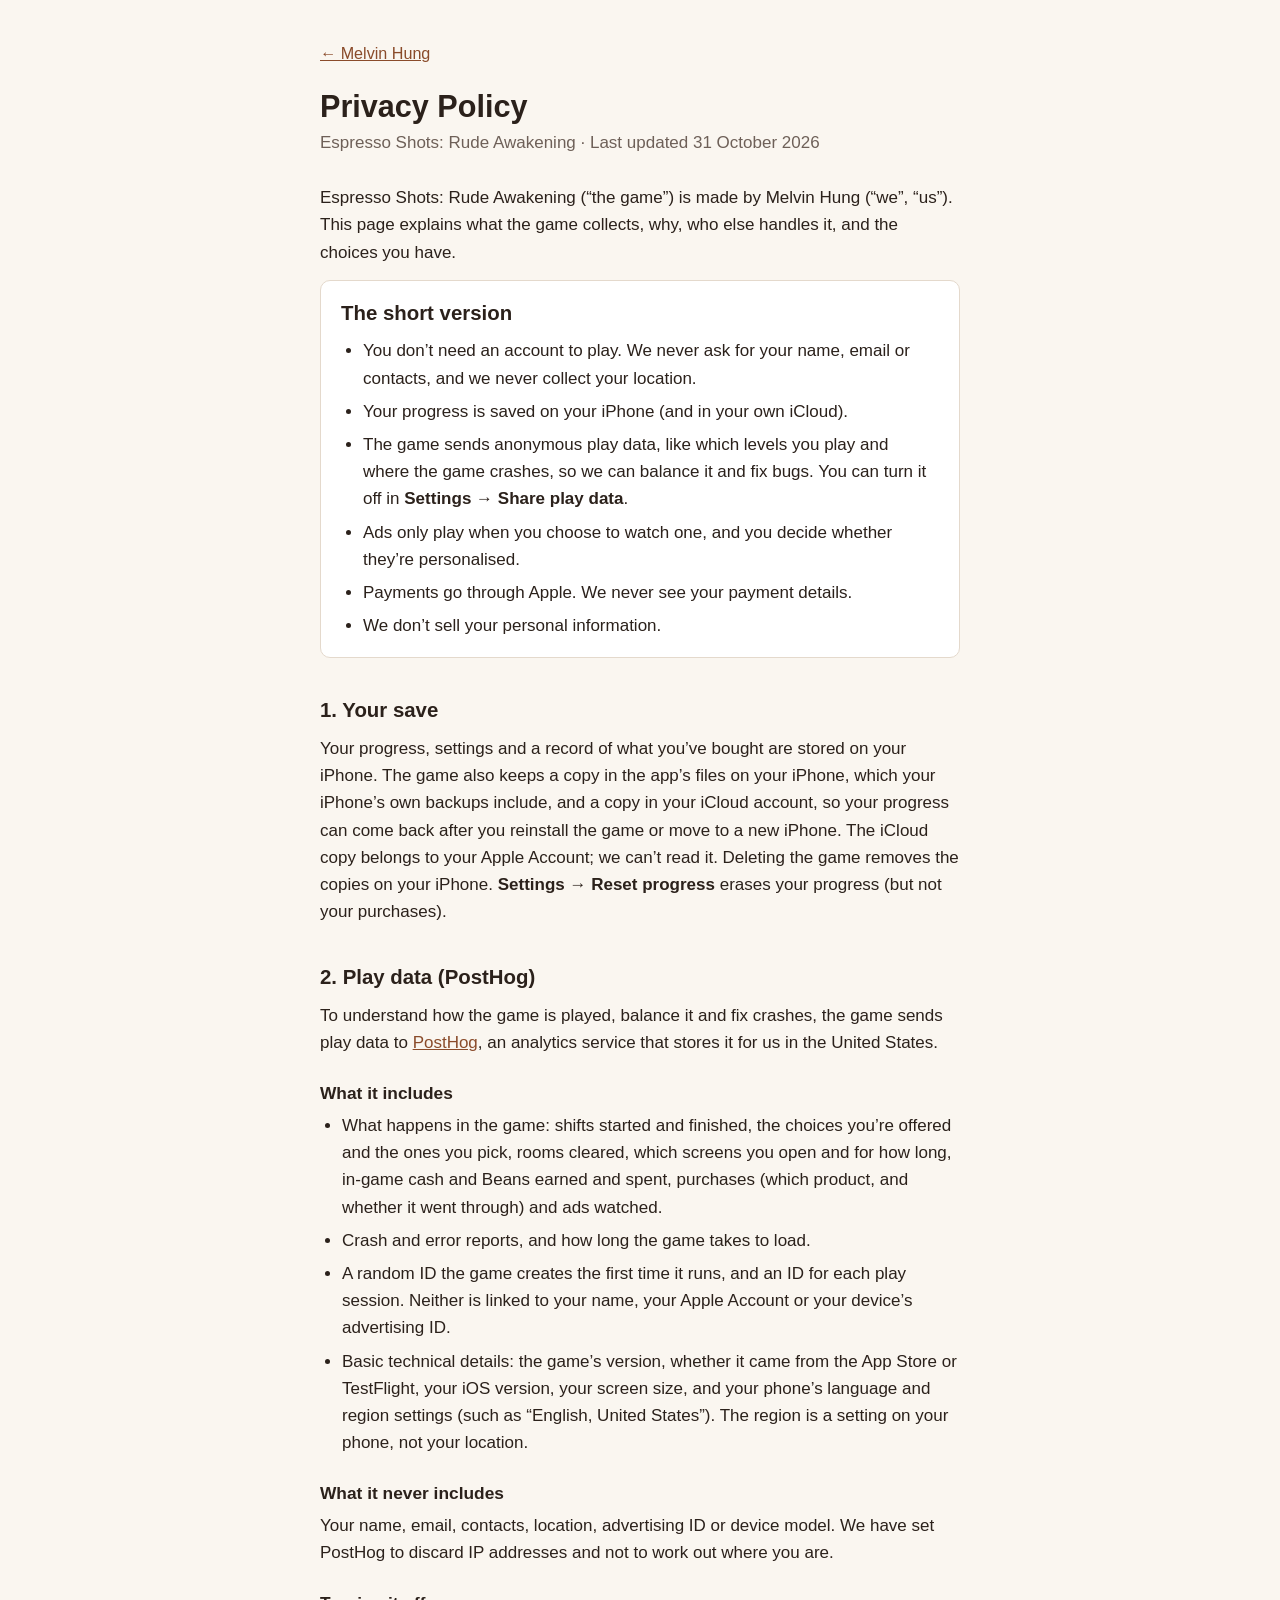
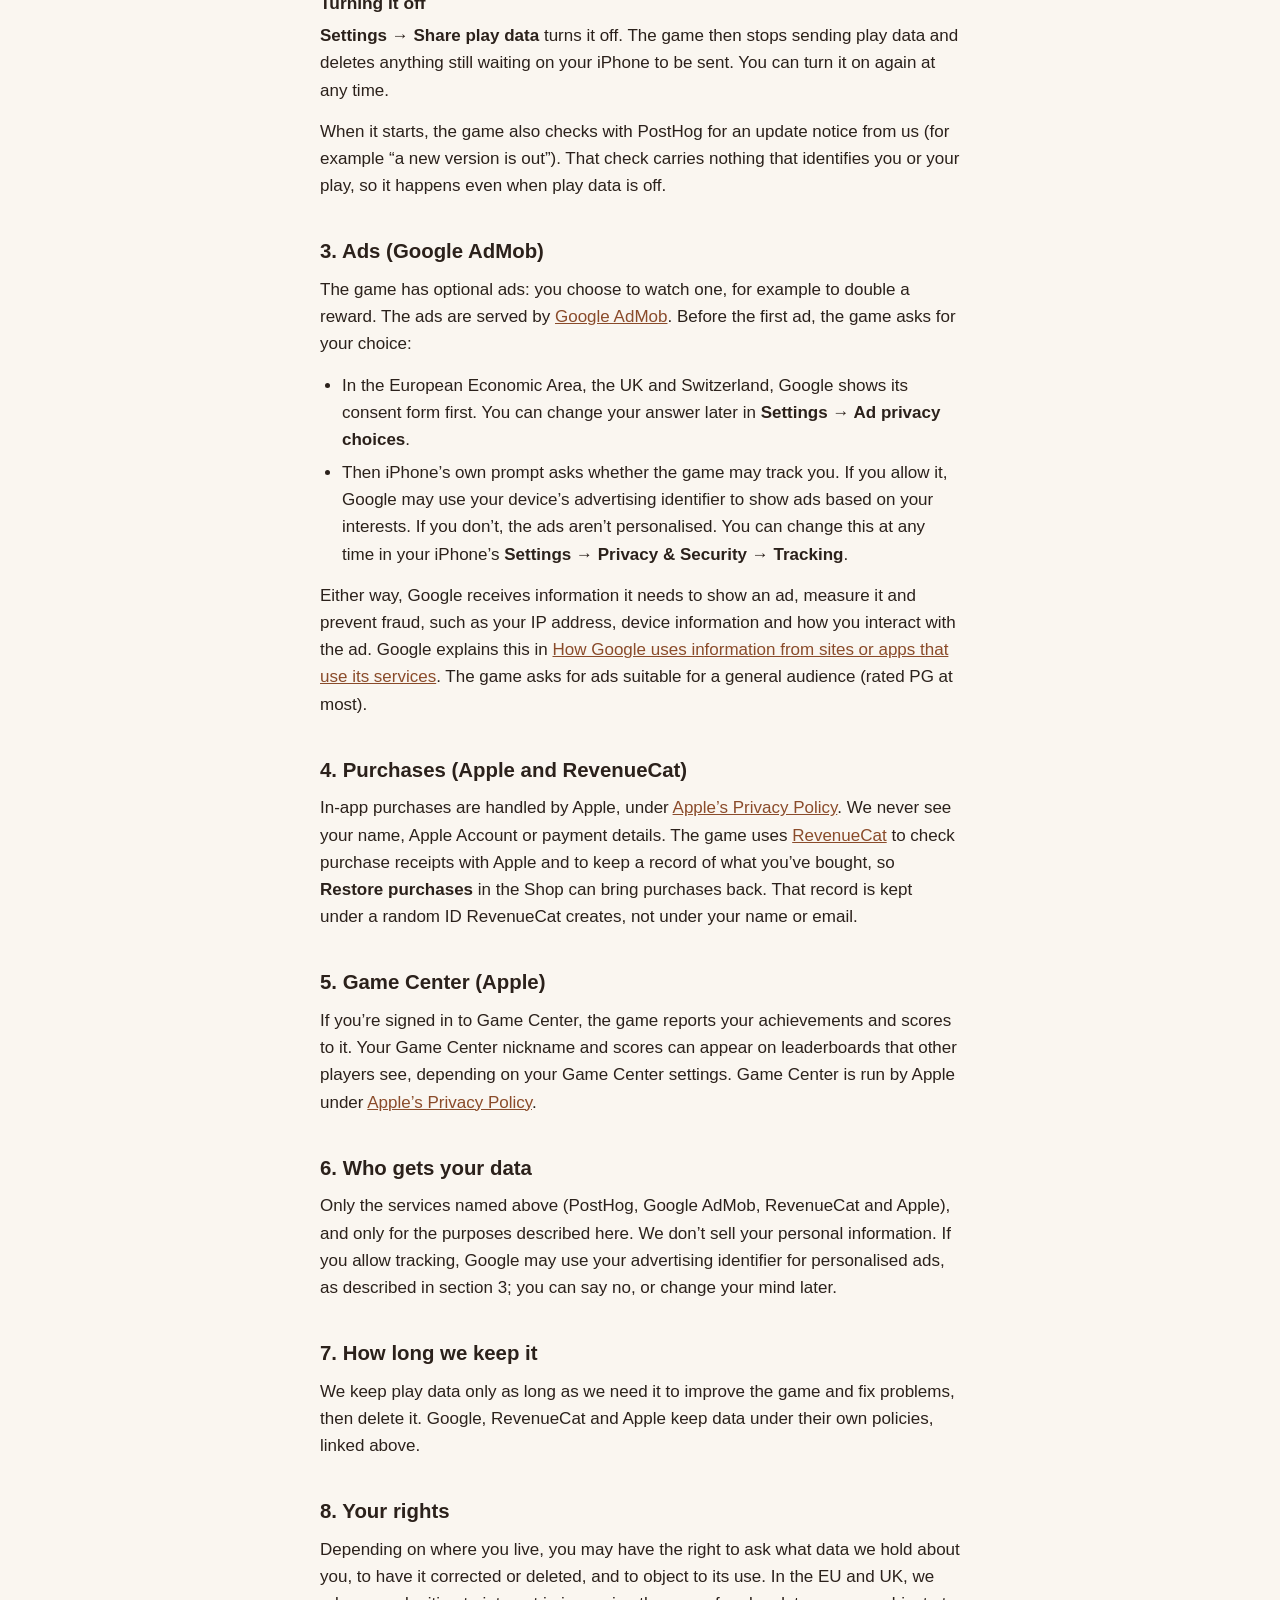
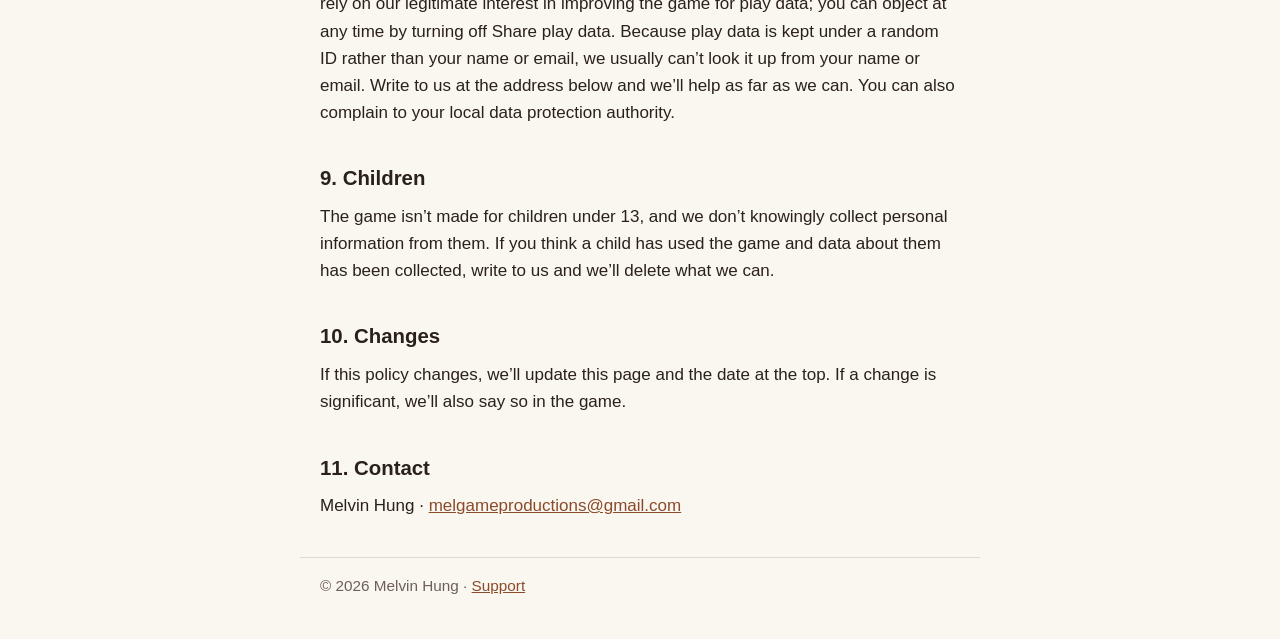
==== espresso-shots/privacy.html @ e0a4cc68 "The developer website: Espresso Shots' privacy policy and support pages, app-ads.txt A quiet site un" ====
<!doctype html>
<html lang="en">
<head>
  <meta charset="utf-8">
  <meta name="viewport" content="width=device-width, initial-scale=1">
  <!-- Quiet until launch: asks search engines not to list this page. Remove at launch. -->
  <meta name="robots" content="noindex">
  <title>Privacy Policy · Espresso Shots: Rude Awakening</title>
  <link rel="stylesheet" href="/style.css">
</head>
<body>
  <main>
    <a class="back" href="/">← Melvin Hung</a>
    <h1>Privacy Policy</h1>
    <p class="sub">Espresso Shots: Rude Awakening · Last updated 31 October 2026</p>

    <p>Espresso Shots: Rude Awakening (“the game”) is made by Melvin Hung (“we”, “us”). This page explains what the game
      collects, why, who else handles it, and the choices you have.</p>

    <div class="box">
      <h2>The short version</h2>
      <ul>
        <li>You don’t need an account to play. We never ask for your name, email or contacts, and we never collect
          your location.</li>
        <li>Your progress is saved on your iPhone (and in your own iCloud).</li>
        <li>The game sends anonymous play data, like which levels you play and where the game crashes, so we can
          balance it and fix bugs. You can turn it off in <strong>Settings → Share play data</strong>.</li>
        <li>Ads only play when you choose to watch one, and you decide whether they’re personalised.</li>
        <li>Payments go through Apple. We never see your payment details.</li>
        <li>We don’t sell your personal information.</li>
      </ul>
    </div>

    <h2>1. Your save</h2>
    <p>Your progress, settings and a record of what you’ve bought are stored on your iPhone. The game also keeps a copy
      in the app’s files on your iPhone, which your iPhone’s own backups include, and a copy in your iCloud account, so
      your progress can come back after you reinstall the game or move to a new iPhone. The iCloud copy belongs to your
      Apple Account; we can’t read it. Deleting the game removes the copies on your iPhone. <strong>Settings → Reset
      progress</strong> erases your progress (but not your purchases).</p>

    <h2>2. Play data (PostHog)</h2>
    <p>To understand how the game is played, balance it and fix crashes, the game sends play data to
      <a href="https://posthog.com/privacy">PostHog</a>, an analytics service that stores it for us in the United
      States.</p>
    <h3>What it includes</h3>
    <ul>
      <li>What happens in the game: shifts started and finished, the choices you’re offered and the ones you pick,
        rooms cleared, which screens you open and for how long, in-game cash and Beans earned and spent, purchases (which
        product, and whether it went through) and ads watched.</li>
      <li>Crash and error reports, and how long the game takes to load.</li>
      <li>A random ID the game creates the first time it runs, and an ID for each play session. Neither is linked to
        your name, your Apple Account or your device’s advertising ID.</li>
      <li>Basic technical details: the game’s version, whether it came from the App Store or TestFlight, your iOS
        version, your screen size, and your phone’s language and region settings (such as “English, United States”).
        The region is a setting on your phone, not your location.</li>
    </ul>
    <h3>What it never includes</h3>
    <p>Your name, email, contacts, location, advertising ID or device model. We have set PostHog to discard IP
      addresses and not to work out where you are.</p>
    <h3>Turning it off</h3>
    <p><strong>Settings → Share play data</strong> turns it off. The game then stops sending play data and deletes
      anything still waiting on your iPhone to be sent. You can turn it on again at any time.</p>
    <p>When it starts, the game also checks with PostHog for an update notice from us (for example “a new version is
      out”). That check carries nothing that identifies you or your play, so it happens even when play data is off.</p>

    <h2>3. Ads (Google AdMob)</h2>
    <p>The game has optional ads: you choose to watch one, for example to double a reward. The ads are served by
      <a href="https://policies.google.com/privacy">Google AdMob</a>. Before the first ad, the game asks for your
      choice:</p>
    <ul>
      <li>In the European Economic Area, the UK and Switzerland, Google shows its consent form first. You can change
        your answer later in <strong>Settings → Ad privacy choices</strong>.</li>
      <li>Then iPhone’s own prompt asks whether the game may track you. If you allow it, Google may use your device’s
        advertising identifier to show ads based on your interests. If you don’t, the ads aren’t personalised. You can
        change this at any time in your iPhone’s <strong>Settings → Privacy &amp; Security → Tracking</strong>.</li>
    </ul>
    <p>Either way, Google receives information it needs to show an ad, measure it and prevent fraud, such as your IP
      address, device information and how you interact with the ad. Google explains this in
      <a href="https://policies.google.com/technologies/partner-sites">How Google uses information from sites or apps
      that use its services</a>. The game asks for ads suitable for a general audience (rated PG at most).</p>

    <h2>4. Purchases (Apple and RevenueCat)</h2>
    <p>In-app purchases are handled by Apple, under <a href="https://www.apple.com/legal/privacy/">Apple’s Privacy
      Policy</a>. We never see your name, Apple Account or payment details. The game uses
      <a href="https://www.revenuecat.com/privacy">RevenueCat</a> to check purchase receipts with Apple and to keep a
      record of what you’ve bought, so <strong>Restore purchases</strong> in the Shop can bring purchases back. That
      record is kept under a random ID RevenueCat creates, not under your name or email.</p>

    <h2>5. Game Center (Apple)</h2>
    <p>If you’re signed in to Game Center, the game reports your achievements and scores to it. Your Game Center
      nickname and scores can appear on leaderboards that other players see, depending on your Game Center settings.
      Game Center is run by Apple under <a href="https://www.apple.com/legal/privacy/">Apple’s Privacy Policy</a>.</p>

    <h2>6. Who gets your data</h2>
    <p>Only the services named above (PostHog, Google AdMob, RevenueCat and Apple), and only for the purposes
      described here. We don’t sell your personal information. If you allow tracking, Google may use your advertising
      identifier for personalised ads, as described in section 3; you can say no, or change your mind later.</p>

    <h2>7. How long we keep it</h2>
    <p>We keep play data only as long as we need it to improve the game and fix problems, then delete it. Google,
      RevenueCat and Apple keep data under their own policies, linked above.</p>

    <h2>8. Your rights</h2>
    <p>Depending on where you live, you may have the right to ask what data we hold about you, to have it corrected
      or deleted, and to object to its use. In the EU and UK, we rely on our legitimate interest in improving the game
      for play data; you can object at any time by turning off Share play data. Because play data is kept under a
      random ID rather than your name or email, we usually can’t look it up from your name or email. Write to us at the
      address below and we’ll help as far as we can. You can also complain to your local data protection authority.</p>

    <h2>9. Children</h2>
    <p>The game isn’t made for children under 13, and we don’t knowingly collect personal information from them. If
      you think a child has used the game and data about them has been collected, write to us and we’ll delete what we
      can.</p>

    <h2>10. Changes</h2>
    <p>If this policy changes, we’ll update this page and the date at the top. If a change is significant, we’ll also
      say so in the game.</p>

    <h2>11. Contact</h2>
    <p>Melvin Hung · <a href="mailto:melgameproductions@gmail.com">melgameproductions@gmail.com</a></p>
  </main>
  <footer>© 2026 Melvin Hung · <a href="/espresso-shots/support.html">Support</a></footer>
</body>
</html>
---- style.css ----
:root {
  --bg: #faf6f0;
  --text: #2b211b;
  --muted: #6e6058;
  --accent: #8a4b2a;
  --line: #e4d9cc;
  --card: #ffffff;
}
@media (prefers-color-scheme: dark) {
  :root {
    --bg: #1b1512;
    --text: #efe6dc;
    --muted: #b3a597;
    --accent: #e3a477;
    --line: #3a2f28;
    --card: #241c18;
  }
}
* { box-sizing: border-box; }
html { -webkit-text-size-adjust: 100%; }
body {
  margin: 0;
  background: var(--bg);
  color: var(--text);
  font: 17px/1.6 -apple-system, BlinkMacSystemFont, "Segoe UI", Roboto, Helvetica, Arial, sans-serif;
}
main, footer { max-width: 680px; margin: 0 auto; padding: 0 20px; }
main { padding-top: 40px; padding-bottom: 24px; }
h1 { font-size: 1.8em; line-height: 1.25; margin: 0 0 4px; }
h2 { font-size: 1.2em; margin: 36px 0 8px; }
h3 { font-size: 1.02em; margin: 24px 0 4px; }
p, ul { margin: 0 0 14px; }
ul { padding-left: 22px; }
li { margin-bottom: 6px; }
a { color: var(--accent); }
.sub { color: var(--muted); margin-bottom: 28px; }
.back { display: inline-block; margin-bottom: 20px; font-size: 0.95em; }
.box {
  background: var(--card);
  border: 1px solid var(--line);
  border-radius: 10px;
  padding: 16px 20px 4px;
  margin: 0 0 8px;
}
.box h2 { margin-top: 0; }
.games { list-style: none; padding: 0; }
.games li { background: var(--card); border: 1px solid var(--line); border-radius: 10px; padding: 14px 18px; }
footer { color: var(--muted); font-size: 0.9em; border-top: 1px solid var(--line); padding-top: 16px; padding-bottom: 40px; }
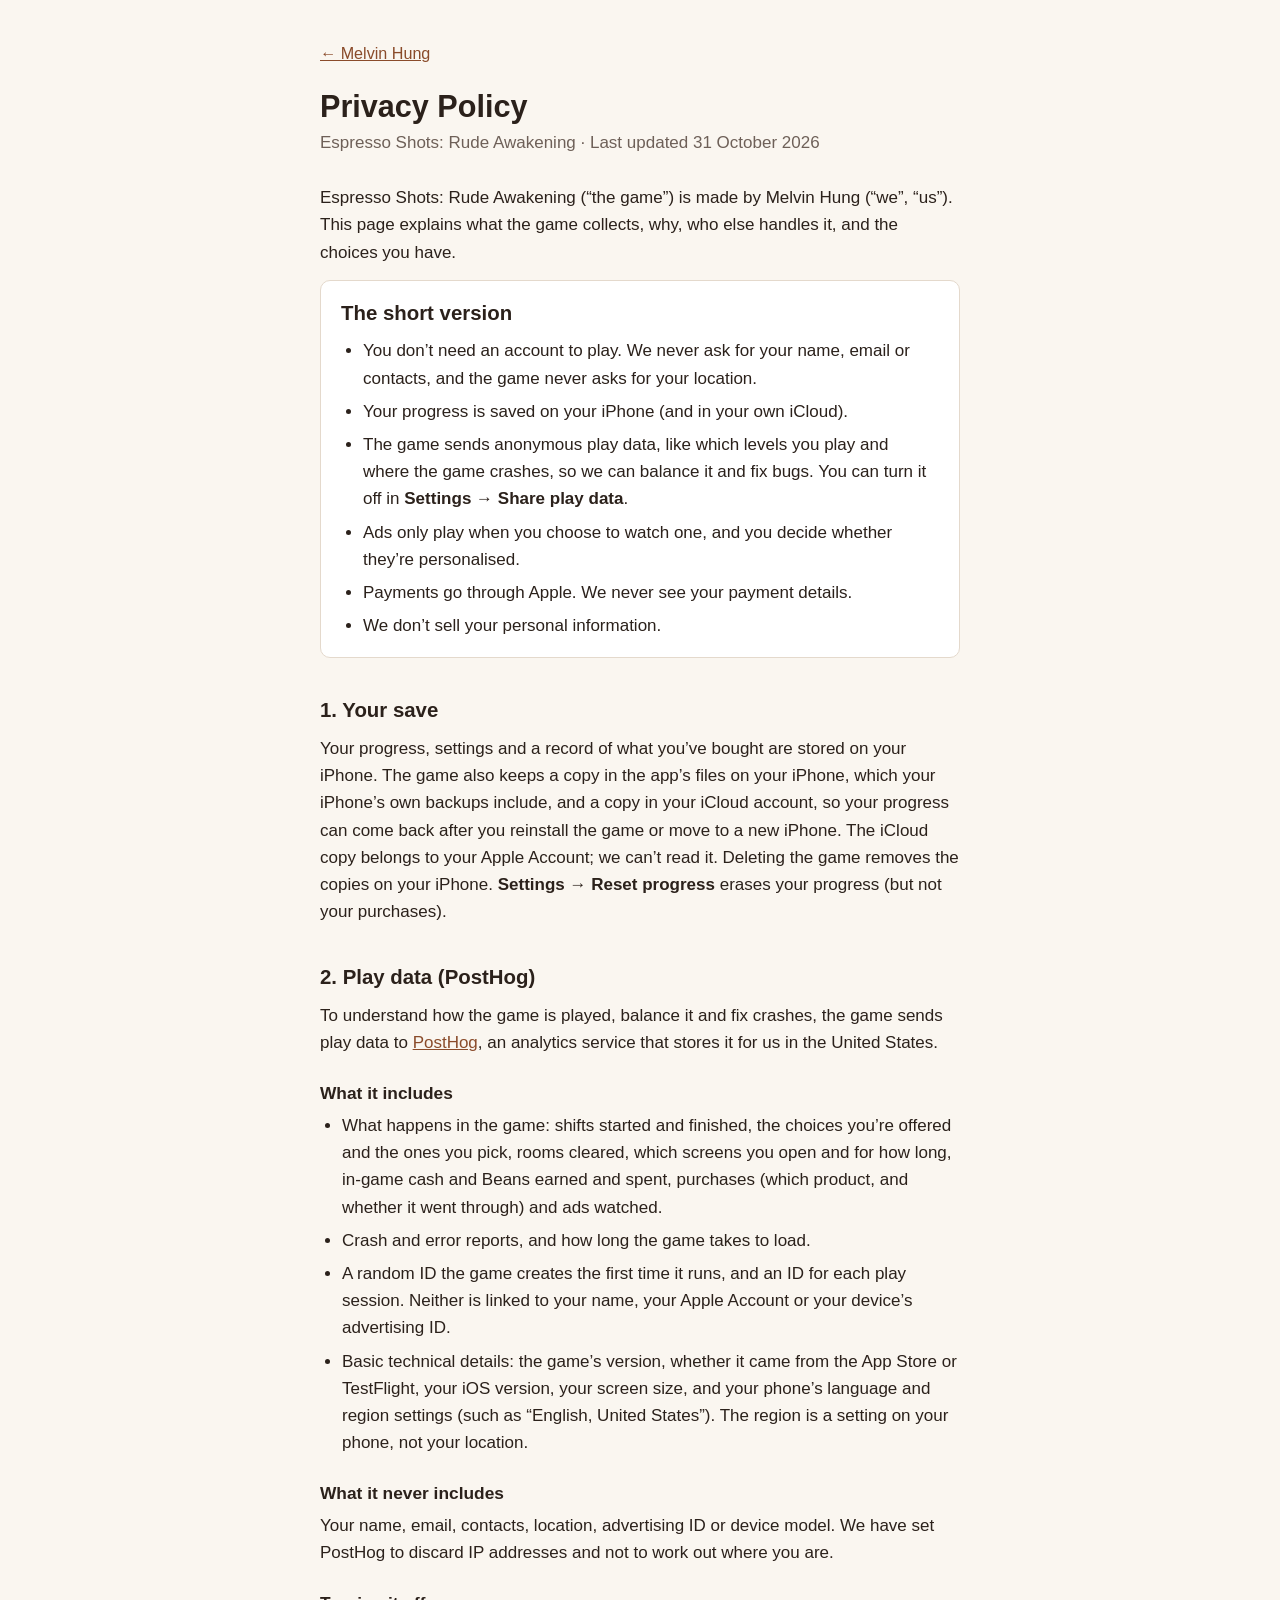
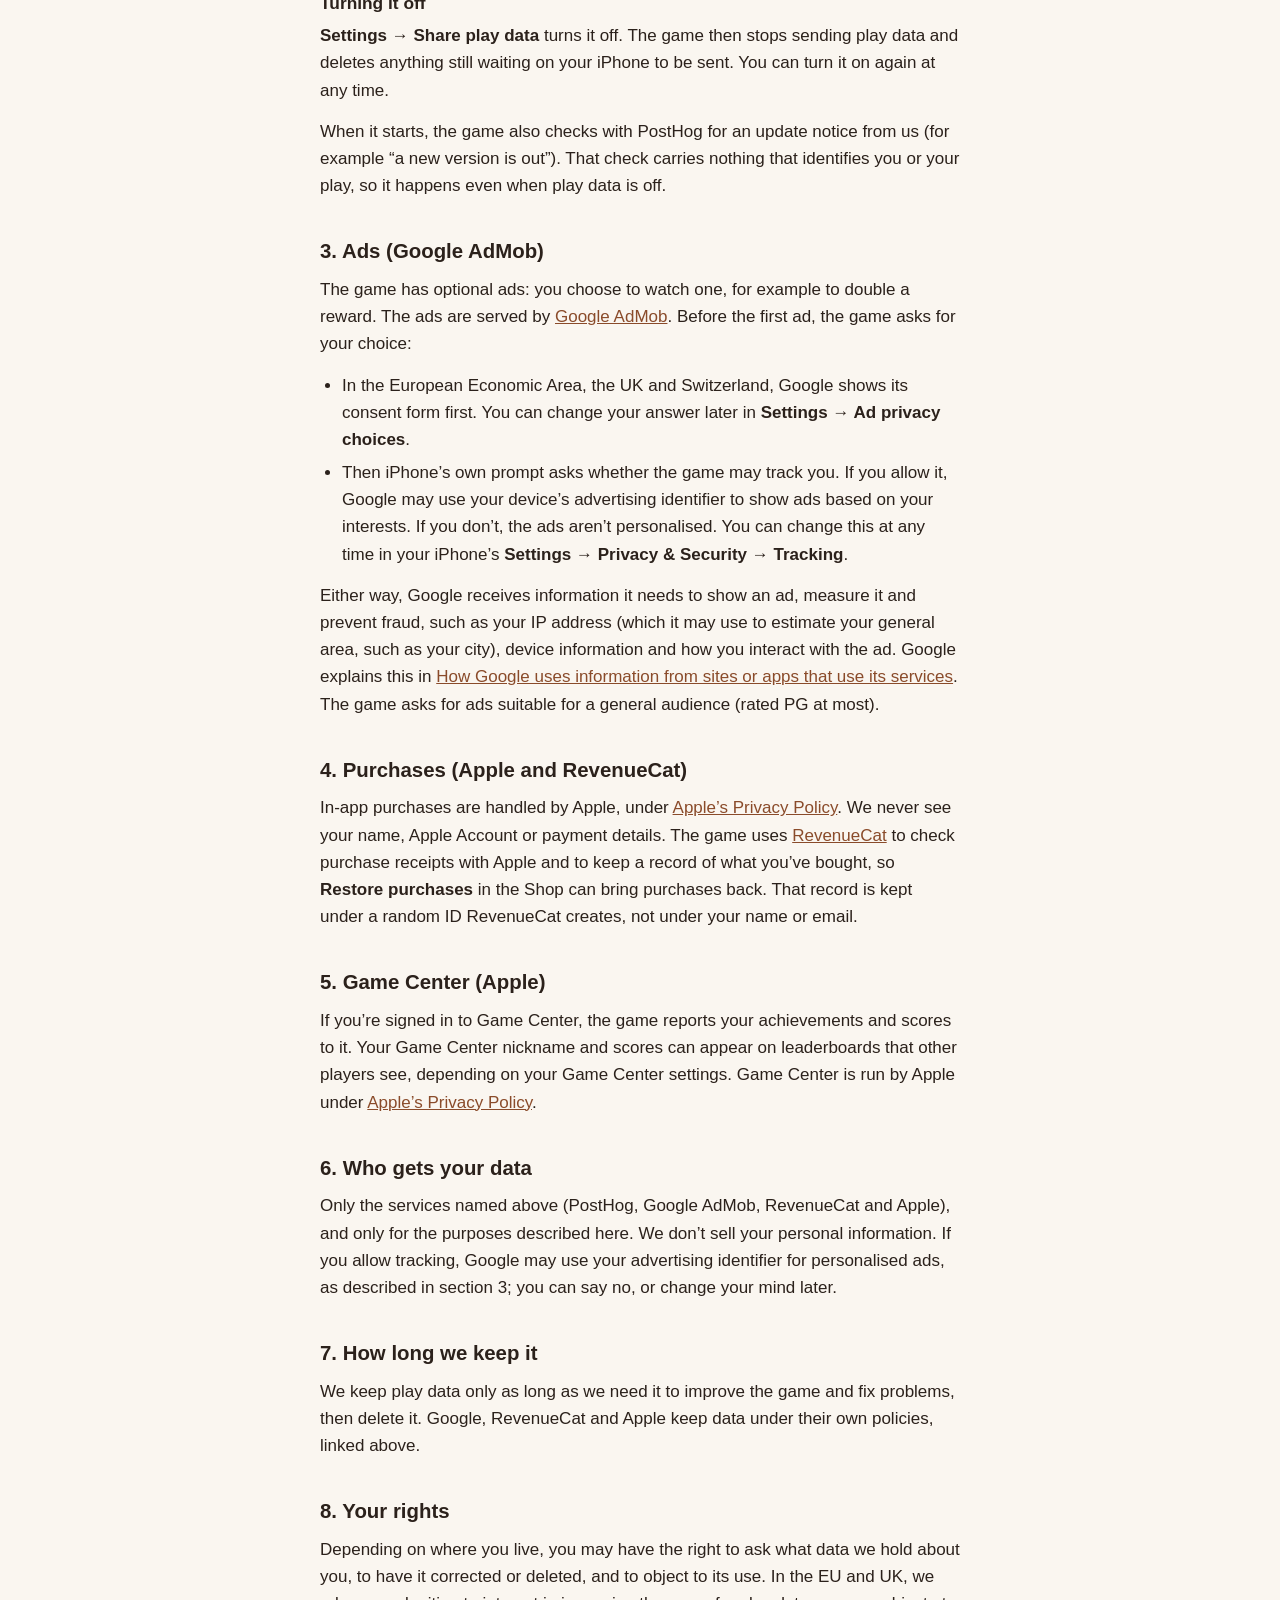
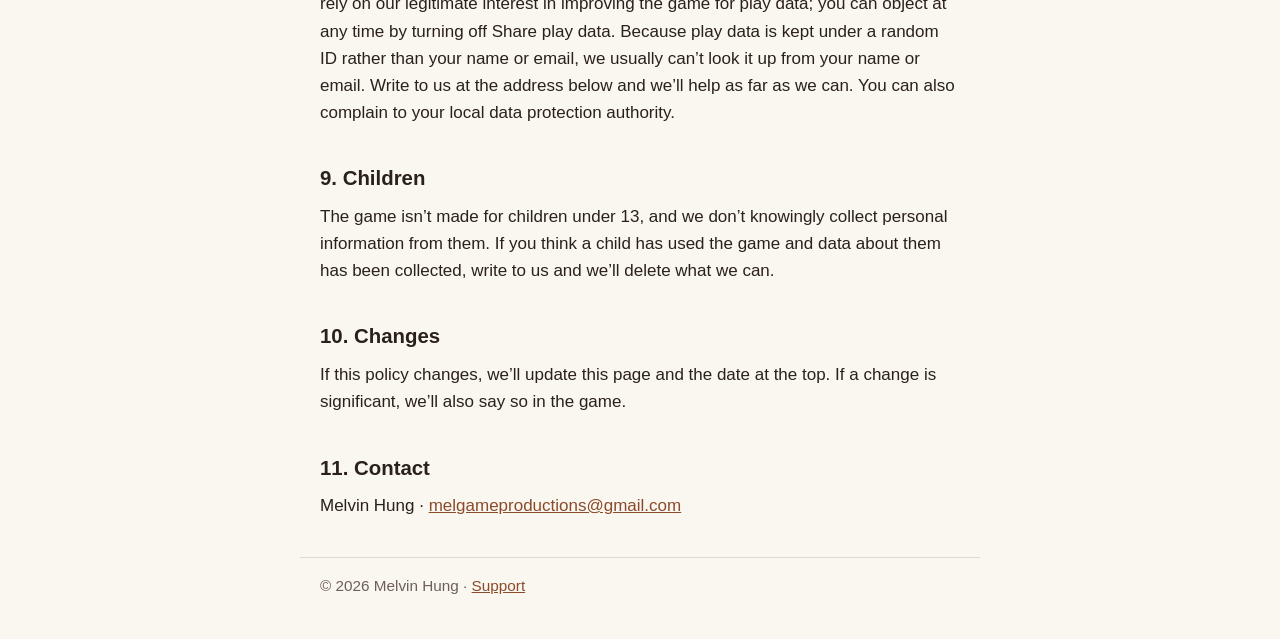
==== commit febd571d: "Privacy policy: Google may estimate a player's general area from the IP address for ads Co-Authored-" ====
--- a/espresso-shots/privacy.html
+++ b/espresso-shots/privacy.html
@@ -20,8 +20,8 @@
     <div class="box">
       <h2>The short version</h2>
       <ul>
-        <li>You don’t need an account to play. We never ask for your name, email or contacts, and we never collect
-          your location.</li>
+        <li>You don’t need an account to play. We never ask for your name, email or contacts, and the game never
+          asks for your location.</li>
         <li>Your progress is saved on your iPhone (and in your own iCloud).</li>
         <li>The game sends anonymous play data, like which levels you play and where the game crashes, so we can
           balance it and fix bugs. You can turn it off in <strong>Settings → Share play data</strong>.</li>
@@ -75,7 +75,8 @@
         change this at any time in your iPhone’s <strong>Settings → Privacy &amp; Security → Tracking</strong>.</li>
     </ul>
     <p>Either way, Google receives information it needs to show an ad, measure it and prevent fraud, such as your IP
-      address, device information and how you interact with the ad. Google explains this in
+      address (which it may use to estimate your general area, such as your city), device information and how you
+      interact with the ad. Google explains this in
       <a href="https://policies.google.com/technologies/partner-sites">How Google uses information from sites or apps
       that use its services</a>. The game asks for ads suitable for a general audience (rated PG at most).</p>
 
